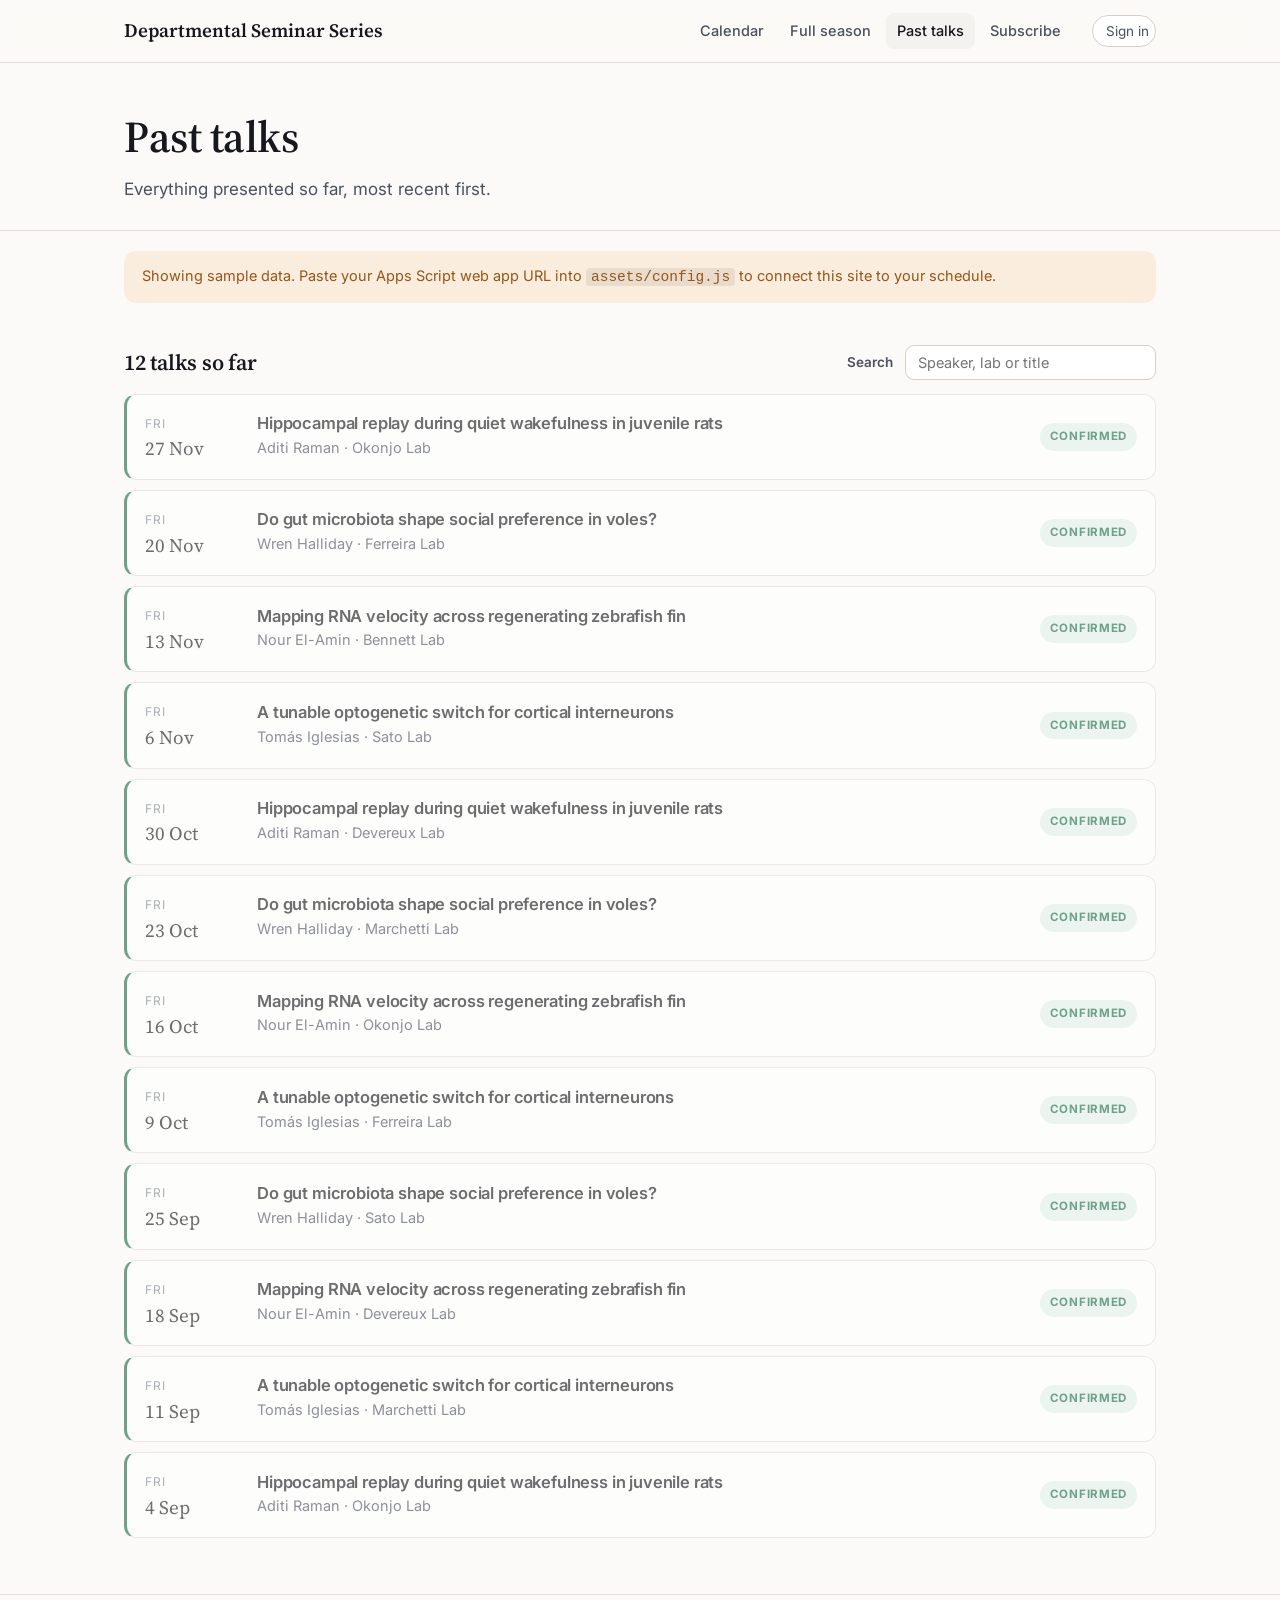
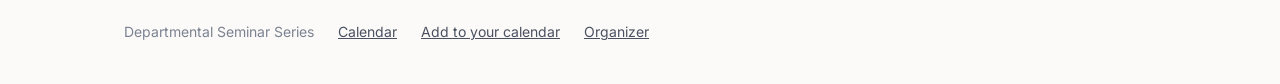
==== archive.html @ 97765054 "Initial Upload" ====
<!doctype html>
<html lang="en">
<head>
<meta charset="utf-8">
<meta name="viewport" content="width=device-width, initial-scale=1">
<title>Past talks</title>
<meta name="description" content="A searchable record of every talk given in the seminar series.">
<link rel="preconnect" href="https://fonts.googleapis.com">
<link rel="preconnect" href="https://fonts.gstatic.com" crossorigin>
<link href="https://fonts.googleapis.com/css2?family=Inter:wght@400;500;600;700&family=Source+Serif+4:opsz,wght@8..60,400;8..60,600&display=swap" rel="stylesheet">
<link rel="stylesheet" href="assets/styles.css">
<script src="assets/config.js"></script>
</head>
<body>

<header class="site-head">
  <div class="wrap head-inner">
    <a class="brand" href="index.html"><strong data-bind="seriesName">Seminar Series</strong></a>
    <nav class="nav">
      <a href="index.html">Calendar</a>
      <a href="schedule.html">Full season</a>
      <a href="archive.html">Past talks</a>
      <a href="subscribe.html">Subscribe</a>
    </nav>
    <div id="session-slot"></div>
    <button class="menu-btn" aria-label="Menu">&#9776;</button>
  </div>
</header>

<section class="hero">
  <div class="wrap">
    <h1>Past talks</h1>
    <p class="tagline">Everything presented so far, most recent first.</p>
  </div>
</section>

<main class="wrap">
  <div id="banner-slot"></div>

  <div class="toolbar">
    <h2 id="count-label">Archive</h2>
    <label class="lbl" for="q" style="margin:0">Search</label>
    <input class="field" id="q" type="search" placeholder="Speaker, lab or title" style="min-width:220px">
  </div>

  <div class="list" id="rows"><div class="skeleton"></div></div>
</main>

<footer class="site-foot">
  <div class="wrap foot-inner">
    <span data-bind="seriesName">Seminar Series</span>
    <a href="index.html">Calendar</a>
    <a href="subscribe.html">Add to your calendar</a>
    <a href="dashboard.html">Organizer</a>
  </div>
</footer>

<script src="assets/app.js"></script>
<script>
(function () {
  var rows = document.getElementById('rows');
  var q = document.getElementById('q');
  q.addEventListener('input', function () { SEM.render(); });

  SEM.onRender(function (state) {
    var t = SEM.todayKey();
    var term = q.value.trim().toLowerCase();
    var list = state.slots.filter(function (s) {
      if (s.date >= t || s.type === 'break') return false;
      if (!s.filled && !s.lab) return false;
      if (term) {
        var hay = [s.lab, s.speaker, s.title, s.note].join(' ').toLowerCase();
        if (hay.indexOf(term) < 0) return false;
      }
      return true;
    }).sort(function (a, b) { return a.date < b.date ? 1 : -1; });

    var given = list.filter(function (s) { return s.filled; }).length;
    document.getElementById('count-label').textContent =
      given + (given === 1 ? ' talk' : ' talks') + (term ? ' matching' : ' so far');

    SEM.renderList(rows, list, {
      group: false,
      emptyTitle: term ? 'Nothing matched' : 'No talks yet',
      emptyBody: term ? 'Try a different search term.' : 'Talks appear here the day after they are given.'
    });
  });
})();
</script>
</body>
</html>
---- assets/styles.css ----
:root {
  --bg: #fbfaf8;
  --surface: #ffffff;
  --surface-2: #f4f2ee;
  --ink: #16181d;
  --ink-2: #4a5160;
  --muted: #7b8291;
  --line: #e4e0d9;
  --line-2: #d5d0c6;
  --accent: #17457a;
  --accent-soft: #e8eef6;
  --ok: #1b6b45;
  --ok-soft: #e3f1ea;
  --warn: #96551a;
  --warn-soft: #fbeddd;
  --open: #4a5160;
  --open-soft: #eeece7;
  --btn-fg: #ffffff;
  --shadow: 0 1px 2px rgba(20, 24, 32, .05), 0 8px 24px -12px rgba(20, 24, 32, .18);
  --radius: 12px;
  --font-sans: "Inter", -apple-system, BlinkMacSystemFont, "Segoe UI", Roboto, Helvetica, Arial, sans-serif;
  --font-serif: "Source Serif 4", Georgia, "Times New Roman", serif;
}

@media (prefers-color-scheme: dark) {
  :root:not([data-theme="light"]) {
    --bg: #0f1216;
    --surface: #161a21;
    --surface-2: #1c212a;
    --ink: #e9ecf1;
    --ink-2: #b3bac7;
    --muted: #858d9c;
    --line: #262c36;
    --line-2: #333b47;
    --accent: #7aa9e0;
    --accent-soft: #1a2634;
    --ok: #6cc79b;
    --ok-soft: #142620;
    --warn: #e0a86a;
    --warn-soft: #2a2015;
    --open: #b3bac7;
    --open-soft: #1f242d;
    --btn-fg: #0f1216;
    --shadow: 0 1px 2px rgba(0, 0, 0, .4), 0 8px 24px -12px rgba(0, 0, 0, .7);
  }
}

:root[data-theme="dark"] {
  --bg: #0f1216;
  --surface: #161a21;
  --surface-2: #1c212a;
  --ink: #e9ecf1;
  --ink-2: #b3bac7;
  --muted: #858d9c;
  --line: #262c36;
  --line-2: #333b47;
  --accent: #7aa9e0;
  --accent-soft: #1a2634;
  --ok: #6cc79b;
  --ok-soft: #142620;
  --warn: #e0a86a;
  --warn-soft: #2a2015;
  --open: #b3bac7;
  --open-soft: #1f242d;
  --btn-fg: #0f1216;
  --shadow: 0 1px 2px rgba(0, 0, 0, .4), 0 8px 24px -12px rgba(0, 0, 0, .7);
}

* { box-sizing: border-box; }

html { -webkit-text-size-adjust: 100%; }

body {
  margin: 0;
  background: var(--bg);
  color: var(--ink);
  font-family: var(--font-sans);
  font-size: 16px;
  line-height: 1.55;
  -webkit-font-smoothing: antialiased;
}

h1, h2, h3 { font-family: var(--font-serif); font-weight: 600; line-height: 1.2; margin: 0; letter-spacing: -.01em; }
a { color: var(--accent); }
button { font: inherit; }

.wrap { max-width: 1080px; margin: 0 auto; padding: 0 24px; }
.narrow { max-width: 760px; }

/* header */

.site-head {
  border-bottom: 1px solid var(--line);
  background: color-mix(in srgb, var(--bg) 88%, transparent);
  position: sticky; top: 0; z-index: 40;
  backdrop-filter: saturate(1.4) blur(10px);
}
.head-inner { display: flex; align-items: center; gap: 20px; height: 62px; }
.brand { display: flex; align-items: baseline; gap: 10px; text-decoration: none; color: var(--ink); margin-right: auto; min-width: 0; }
.brand strong { font-family: var(--font-serif); font-size: 19px; font-weight: 600; white-space: nowrap; overflow: hidden; text-overflow: ellipsis; }
.brand span { color: var(--muted); font-size: 13px; white-space: nowrap; }
.nav { display: flex; gap: 4px; align-items: center; }
.nav a {
  color: var(--ink-2); text-decoration: none; font-size: 14.5px; font-weight: 500;
  padding: 7px 11px; border-radius: 8px;
}
.nav a:hover { background: var(--surface-2); color: var(--ink); }
.nav a[aria-current="page"] { color: var(--ink); background: var(--surface-2); }

.session {
  display: flex; align-items: center; gap: 8px; border: 1px solid var(--line-2);
  background: var(--surface); border-radius: 999px; padding: 5px 6px 5px 13px; font-size: 13.5px;
  color: var(--ink-2); cursor: pointer;
}
.session:hover { border-color: var(--accent); color: var(--ink); }
.session .dot { width: 7px; height: 7px; border-radius: 50%; background: var(--ok); }
.session .x { color: var(--muted); padding: 0 6px; }

.menu-btn { display: none; background: none; border: 1px solid var(--line-2); border-radius: 8px; color: var(--ink); padding: 7px 10px; cursor: pointer; }

/* hero */

.hero { padding: 48px 0 28px; border-bottom: 1px solid var(--line); }
.hero h1 { font-size: clamp(30px, 5vw, 44px); }
.hero .tagline { color: var(--ink-2); margin: 12px 0 0; font-size: 17px; max-width: 60ch; }
.hero .meta { display: flex; flex-wrap: wrap; gap: 8px 20px; margin-top: 18px; color: var(--muted); font-size: 14.5px; }

.next-up {
  display: grid; grid-template-columns: auto 1fr auto; gap: 24px; align-items: center;
  margin-top: 28px; padding: 20px 22px; background: var(--surface); border: 1px solid var(--line);
  border-radius: var(--radius); box-shadow: var(--shadow);
}
.next-up .when { text-align: center; min-width: 74px; }
.next-up .when .d { font-family: var(--font-serif); font-size: 32px; line-height: 1; }
.next-up .when .m { font-size: 12px; letter-spacing: .1em; text-transform: uppercase; color: var(--muted); margin-top: 5px; }
.next-up .what .eyebrow { font-size: 12px; letter-spacing: .1em; text-transform: uppercase; color: var(--accent); font-weight: 600; }
.next-up .what h2 { font-size: 20px; margin: 5px 0 3px; }
.next-up .what p { margin: 0; color: var(--ink-2); font-size: 15px; }

/* toolbar */

.toolbar { display: flex; flex-wrap: wrap; align-items: center; gap: 12px; padding: 22px 0 14px; }
.toolbar h2 { font-size: 22px; margin-right: auto; }
.seg { display: inline-flex; background: var(--surface-2); border-radius: 9px; padding: 3px; gap: 2px; }
.seg button {
  border: 0; background: none; color: var(--ink-2); padding: 6px 13px; border-radius: 7px;
  cursor: pointer; font-size: 14px; font-weight: 500;
}
.seg button[aria-pressed="true"] { background: var(--surface); color: var(--ink); box-shadow: var(--shadow); }

.field {
  background: var(--surface); border: 1px solid var(--line-2); color: var(--ink);
  border-radius: 9px; padding: 8px 12px; font-size: 14.5px; font-family: inherit;
}
.field:focus { outline: 2px solid var(--accent); outline-offset: 1px; }

.btn {
  border: 1px solid transparent; background: var(--accent); color: var(--btn-fg); border-radius: 9px;
  padding: 10px 17px; font-size: 15px; font-weight: 600; cursor: pointer;
}
.btn:hover { filter: brightness(1.08); }
.btn[disabled] { opacity: .55; cursor: default; filter: none; }
.btn.ghost { background: none; color: var(--ink-2); border-color: var(--line-2); }
.btn.ghost:hover { border-color: var(--accent); color: var(--ink); filter: none; }
.btn.danger { background: none; color: var(--warn); border-color: var(--line-2); }

/* month nav */

.months { display: flex; gap: 4px; overflow-x: auto; padding: 2px 0 10px; scrollbar-width: thin; }
.months button {
  flex: 0 0 auto; border: 1px solid var(--line); background: var(--surface); color: var(--ink-2);
  border-radius: 8px; padding: 7px 13px; cursor: pointer; font-size: 14px; white-space: nowrap;
}
.months button[aria-pressed="true"] { background: var(--accent); border-color: var(--accent); color: var(--surface); font-weight: 600; }
.months button .n { display: inline-block; margin-left: 7px; opacity: .65; font-variant-numeric: tabular-nums; }

/* calendar */

.cal { background: var(--surface); border: 1px solid var(--line); border-radius: var(--radius); overflow: hidden; box-shadow: var(--shadow); }
.cal-head { display: grid; grid-template-columns: repeat(7, 1fr); border-bottom: 1px solid var(--line); }
.cal-head div { padding: 11px 12px; font-size: 12px; letter-spacing: .08em; text-transform: uppercase; color: var(--muted); font-weight: 600; }
.cal-grid { display: grid; grid-template-columns: repeat(7, 1fr); }
.cell { border-right: 1px solid var(--line); border-bottom: 1px solid var(--line); min-height: 116px; padding: 9px 10px; position: relative; }
.cell:nth-child(7n) { border-right: 0; }
.cal-grid > .cell:nth-last-child(-n+7) { border-bottom: 0; }
.cell.out { background: var(--surface-2); }
.cell .num { font-size: 13px; color: var(--muted); font-variant-numeric: tabular-nums; }
.cell.out .num { opacity: .4; }
.cell.today .num { background: var(--accent); color: var(--surface); border-radius: 50%; width: 22px; height: 22px; display: inline-flex; align-items: center; justify-content: center; font-weight: 600; }

.slot {
  display: block; width: 100%; text-align: left; margin-top: 7px; border: 1px solid var(--line);
  border-left: 3px solid var(--open); background: var(--open-soft); border-radius: 8px;
  padding: 8px 9px; cursor: pointer; color: inherit;
}
.slot:hover { border-color: var(--accent); border-left-color: var(--accent); transform: translateY(-1px); }
.slot .lab { display: block; font-size: 13px; font-weight: 600; line-height: 1.3; }
.slot .who { display: block; font-size: 12.5px; color: var(--ink-2); margin-top: 2px; line-height: 1.35; }
.slot.past { opacity: .58; }
.slot .tag { font-size: 11px; letter-spacing: .06em; text-transform: uppercase; font-weight: 600; color: var(--open); margin-top: 4px; display: block; }
.slot.filled { border-left-color: var(--ok); background: var(--ok-soft); }
.slot.filled .tag { color: var(--ok); }
.slot.needs { border-left-color: var(--warn); background: var(--warn-soft); }
.slot.needs .tag { color: var(--warn); }
.slot.break { border-left-color: var(--line-2); background: transparent; cursor: default; }
.slot.break:hover { transform: none; border-color: var(--line); }
.slot.mine { box-shadow: 0 0 0 2px var(--accent) inset; }

/* list */

.list { display: flex; flex-direction: column; gap: 10px; }
.row {
  display: grid; grid-template-columns: 92px 1fr auto; gap: 20px; align-items: center;
  background: var(--surface); border: 1px solid var(--line); border-left: 3px solid var(--open);
  border-radius: var(--radius); padding: 15px 18px; cursor: pointer; text-align: left; color: inherit; width: 100%;
}
.row:hover { border-color: var(--accent); border-left-color: var(--accent); }
.row.filled { border-left-color: var(--ok); }
.row.needs { border-left-color: var(--warn); }
.row.past { opacity: .62; }
.row .date { font-variant-numeric: tabular-nums; }
.row .date .dow { font-size: 12px; letter-spacing: .08em; text-transform: uppercase; color: var(--muted); }
.row .date .dm { font-family: var(--font-serif); font-size: 19px; }
.row .body h3 { font-size: 16.5px; font-family: var(--font-sans); font-weight: 600; }
.row .body p { margin: 3px 0 0; color: var(--ink-2); font-size: 14.5px; }
.row .body .untitled { color: var(--muted); font-style: italic; }

.pill { font-size: 11.5px; letter-spacing: .06em; text-transform: uppercase; font-weight: 700; padding: 5px 10px; border-radius: 999px; white-space: nowrap; }
.pill.filled { background: var(--ok-soft); color: var(--ok); }
.pill.needs { background: var(--warn-soft); color: var(--warn); }
.pill.open { background: var(--open-soft); color: var(--open); }
.pill.break { background: transparent; color: var(--muted); border: 1px solid var(--line); }

.month-label { font-family: var(--font-serif); font-size: 15px; color: var(--muted); margin: 20px 0 2px; letter-spacing: .04em; text-transform: uppercase; }
.month-label:first-child { margin-top: 0; }

/* modal */

.veil { position: fixed; inset: 0; background: rgba(12, 14, 18, .5); backdrop-filter: blur(3px); z-index: 90; display: flex; align-items: center; justify-content: center; padding: 20px; }
.veil[hidden] { display: none; }
.modal {
  background: var(--bg); border: 1px solid var(--line); border-radius: 16px; width: min(520px, 100%);
  max-height: min(88vh, 780px); overflow-y: auto; box-shadow: 0 24px 60px -20px rgba(0, 0, 0, .5);
}
.modal-head { padding: 22px 24px 16px; border-bottom: 1px solid var(--line); display: flex; gap: 16px; align-items: flex-start; }
.modal-head .grow { flex: 1; min-width: 0; }
.modal-head .eyebrow { font-size: 12px; letter-spacing: .1em; text-transform: uppercase; color: var(--accent); font-weight: 600; }
.modal-head h2 { font-size: 22px; margin: 6px 0 4px; }
.modal-head p { margin: 0; color: var(--ink-2); font-size: 14.5px; }
.close { border: 0; background: var(--surface-2); color: var(--ink-2); width: 32px; height: 32px; border-radius: 8px; cursor: pointer; font-size: 17px; line-height: 1; flex: 0 0 auto; }
.close:hover { color: var(--ink); }
.modal-body { padding: 20px 24px 24px; }

.lbl { display: block; font-size: 13.5px; font-weight: 600; color: var(--ink-2); margin: 0 0 6px; }
.hint { font-size: 13px; color: var(--muted); margin: 5px 0 0; }
.inp { width: 100%; background: var(--surface); border: 1px solid var(--line-2); color: var(--ink); border-radius: 9px; padding: 10px 12px; font: inherit; font-size: 15px; }
.inp:focus { outline: 2px solid var(--accent); outline-offset: 1px; border-color: var(--accent); }
.f { margin-bottom: 15px; }
.hp { position: absolute; left: -9999px; width: 1px; height: 1px; opacity: 0; }

.note { border-radius: 9px; padding: 11px 14px; font-size: 14px; margin-bottom: 16px; }
.note.err { background: var(--warn-soft); color: var(--warn); }
.note.info { background: var(--accent-soft); color: var(--accent); }
.note.good { background: var(--ok-soft); color: var(--ok); }

.actions { display: flex; gap: 10px; align-items: center; margin-top: 20px; flex-wrap: wrap; }
.actions .spacer { margin-left: auto; }

.talk-detail { background: var(--surface-2); border-radius: 10px; padding: 16px 18px; margin-bottom: 18px; }
.talk-detail .t { font-family: var(--font-serif); font-size: 18px; line-height: 1.35; }
.talk-detail .s { color: var(--ink-2); font-size: 14.5px; margin-top: 7px; }

/* dashboard */

.stats { display: grid; grid-template-columns: repeat(auto-fit, minmax(150px, 1fr)); gap: 12px; margin: 20px 0 26px; }
.stat { background: var(--surface); border: 1px solid var(--line); border-radius: var(--radius); padding: 16px 18px; }
.stat .v { font-family: var(--font-serif); font-size: 30px; line-height: 1; }
.stat .k { font-size: 12.5px; letter-spacing: .06em; text-transform: uppercase; color: var(--muted); margin-top: 7px; }
.stat.warn .v { color: var(--warn); }
.stat.ok .v { color: var(--ok); }

.tbl-wrap { overflow-x: auto; background: var(--surface); border: 1px solid var(--line); border-radius: var(--radius); }
table.data { width: 100%; border-collapse: collapse; font-size: 14.5px; min-width: 720px; }
table.data th { text-align: left; padding: 12px 16px; font-size: 12px; letter-spacing: .07em; text-transform: uppercase; color: var(--muted); border-bottom: 1px solid var(--line); white-space: nowrap; }
table.data td { padding: 12px 16px; border-bottom: 1px solid var(--line); vertical-align: top; }
table.data tr:last-child td { border-bottom: 0; }
table.data td.nowrap { white-space: nowrap; }
.muted { color: var(--muted); }

.copybox { display: flex; gap: 8px; align-items: stretch; margin-top: 12px; }
.copybox input { flex: 1; font-family: ui-monospace, SFMono-Regular, Menlo, monospace; font-size: 13px; }

/* misc */

.empty { text-align: center; padding: 56px 24px; color: var(--muted); }
.empty h3 { font-size: 19px; color: var(--ink); margin-bottom: 8px; }
.skeleton { height: 260px; border-radius: var(--radius); background: linear-gradient(90deg, var(--surface) 25%, var(--surface-2) 50%, var(--surface) 75%); background-size: 400% 100%; animation: sh 1.4s infinite; border: 1px solid var(--line); }
@keyframes sh { 0% { background-position: 100% 0; } 100% { background-position: 0 0; } }

.legend { display: flex; flex-wrap: wrap; gap: 6px 20px; color: var(--muted); font-size: 13.5px; padding: 14px 0 0; }
.legend span { display: inline-flex; align-items: center; gap: 7px; }
.legend i { width: 10px; height: 10px; border-radius: 3px; display: inline-block; }

.prose { padding: 36px 0 60px; }
.prose h2 { font-size: 24px; margin: 34px 0 12px; }
.prose h3 { font-size: 17px; font-family: var(--font-sans); margin: 24px 0 8px; }
.prose p, .prose li { color: var(--ink-2); }
.prose ol, .prose ul { padding-left: 22px; }
.prose li { margin-bottom: 7px; }
.prose code { background: var(--surface-2); padding: 2px 6px; border-radius: 5px; font-size: 13.5px; }

.site-foot { border-top: 1px solid var(--line); margin-top: 56px; padding: 26px 0 42px; color: var(--muted); font-size: 14px; }
.site-foot .foot-inner { display: flex; flex-wrap: wrap; gap: 10px 24px; align-items: center; }
.site-foot a { color: var(--ink-2); }

.banner { background: var(--warn-soft); color: var(--warn); border-radius: var(--radius); padding: 14px 18px; margin: 20px 0; font-size: 14.5px; }
.banner code { background: rgba(0, 0, 0, .07); padding: 1px 5px; border-radius: 4px; }

@media (max-width: 860px) {
  .nav { display: none; }
  .nav.open { display: flex; position: absolute; top: 62px; left: 0; right: 0; flex-direction: column; align-items: stretch; background: var(--bg); border-bottom: 1px solid var(--line); padding: 10px 24px 16px; gap: 2px; }
  .menu-btn { display: block; }
  .cal { min-width: 720px; }
  #view-host { overflow-x: auto; }
  .next-up { grid-template-columns: auto 1fr; }
  .next-up .when { min-width: 62px; }
}

@media (max-width: 560px) {
  .wrap { padding: 0 16px; }
  .row { grid-template-columns: 1fr; gap: 10px; }
  .row .date { display: flex; gap: 8px; align-items: baseline; }
  .hero { padding: 32px 0 22px; }
  .toolbar h2 { width: 100%; }
}

@media print {
  .site-head, .toolbar, .site-foot, .months, .legend { display: none; }
  body { background: #fff; }
  .row, .cal { break-inside: avoid; box-shadow: none; }
}
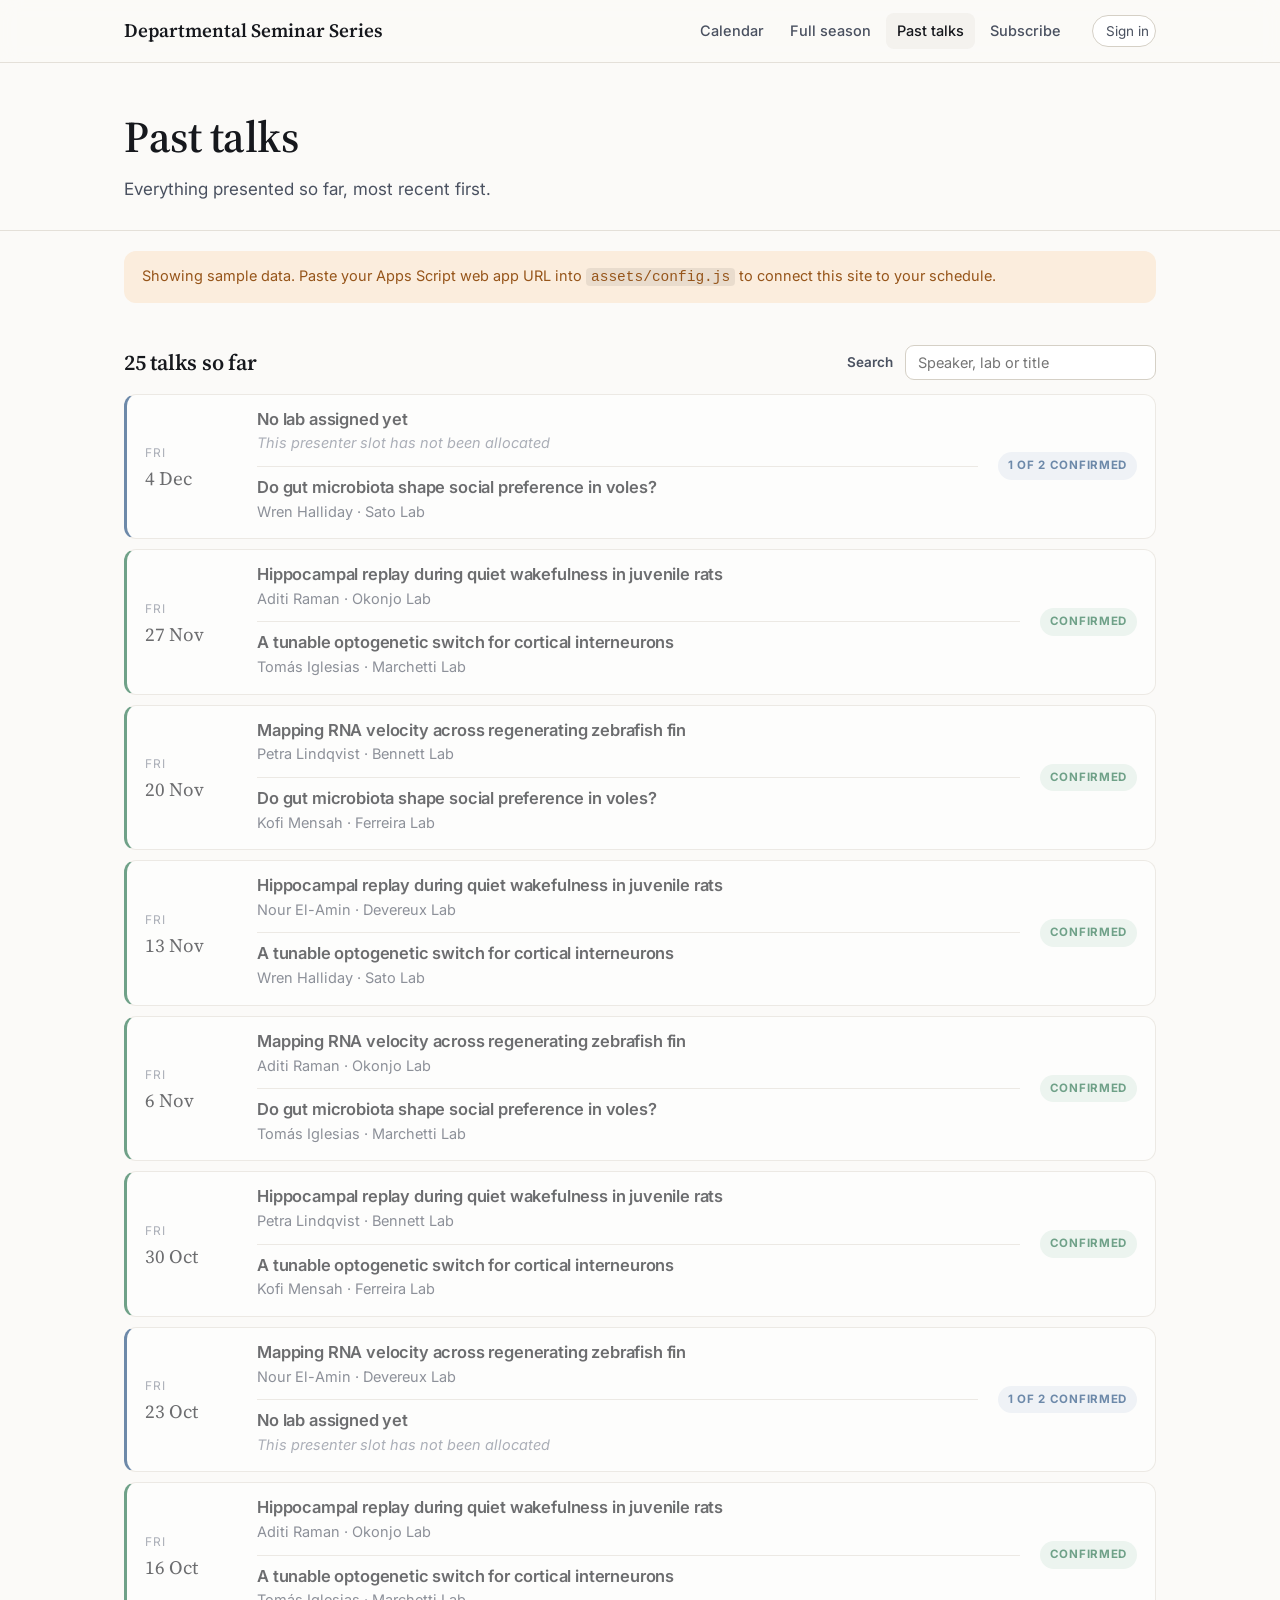
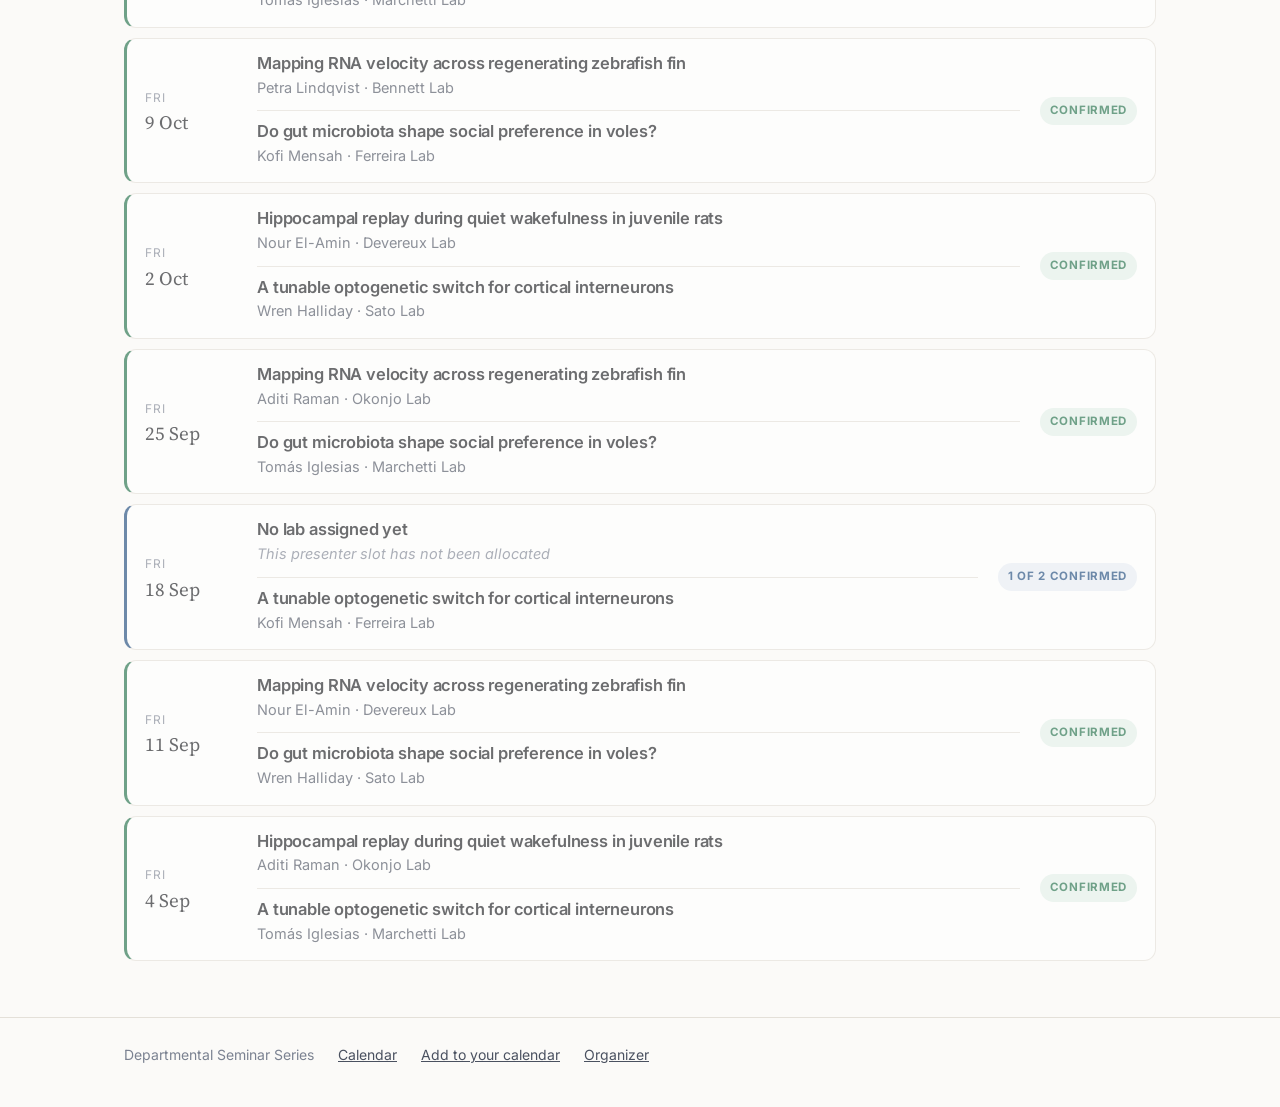
==== commit 4f4b177b: "Upload updated materials Added functionality for 2 presenters per week" ====
--- a/archive.html
+++ b/archive.html
@@ -67,15 +67,16 @@
     var term = q.value.trim().toLowerCase();
     var list = state.slots.filter(function (s) {
       if (s.date >= t || s.type === 'break') return false;
-      if (!s.filled && !s.lab) return false;
+      if (!SEM.filledTalks(s).length && !SEM.assignedTalks(s).length) return false;
       if (term) {
-        var hay = [s.lab, s.speaker, s.title, s.note].join(' ').toLowerCase();
-        if (hay.indexOf(term) < 0) return false;
+        var hay = [s.note];
+        SEM.talksOf(s).forEach(function (x) { hay.push(x.lab, x.speaker, x.title); });
+        if (hay.join(' ').toLowerCase().indexOf(term) < 0) return false;
       }
       return true;
     }).sort(function (a, b) { return a.date < b.date ? 1 : -1; });
 
-    var given = list.filter(function (s) { return s.filled; }).length;
+    var given = list.reduce(function (n, s) { return n + SEM.filledTalks(s).length; }, 0);
     document.getElementById('count-label').textContent =
       given + (given === 1 ? ' talk' : ' talks') + (term ? ' matching' : ' so far');
 
--- a/assets/styles.css
+++ b/assets/styles.css
@@ -136,6 +136,9 @@
 .next-up .what .eyebrow { font-size: 12px; letter-spacing: .1em; text-transform: uppercase; color: var(--accent); font-weight: 600; }
 .next-up .what h2 { font-size: 20px; margin: 5px 0 3px; }
 .next-up .what p { margin: 0; color: var(--ink-2); font-size: 15px; }
+.next-up .what .talk { margin-top: 5px; }
+.next-up .what .talk + .talk { margin-top: 12px; padding-top: 12px; border-top: 1px solid var(--line); }
+.next-up .what .talk h2 { font-size: 17px; margin: 0 0 2px; }
 
 /* toolbar */
 
@@ -194,12 +197,16 @@
   padding: 8px 9px; cursor: pointer; color: inherit;
 }
 .slot:hover { border-color: var(--accent); border-left-color: var(--accent); transform: translateY(-1px); }
+.slot .talk { display: block; }
+.slot .talk + .talk { margin-top: 6px; padding-top: 6px; border-top: 1px dashed var(--line-2); }
 .slot .lab { display: block; font-size: 13px; font-weight: 600; line-height: 1.3; }
 .slot .who { display: block; font-size: 12.5px; color: var(--ink-2); margin-top: 2px; line-height: 1.35; }
 .slot.past { opacity: .58; }
-.slot .tag { font-size: 11px; letter-spacing: .06em; text-transform: uppercase; font-weight: 600; color: var(--open); margin-top: 4px; display: block; }
+.slot .tag { font-size: 11px; letter-spacing: .06em; text-transform: uppercase; font-weight: 600; color: var(--open); margin-top: 6px; display: block; }
 .slot.filled { border-left-color: var(--ok); background: var(--ok-soft); }
 .slot.filled .tag { color: var(--ok); }
+.slot.partial { border-left-color: var(--accent); background: var(--accent-soft); }
+.slot.partial .tag { color: var(--accent); }
 .slot.needs { border-left-color: var(--warn); background: var(--warn-soft); }
 .slot.needs .tag { color: var(--warn); }
 .slot.break { border-left-color: var(--line-2); background: transparent; cursor: default; }
@@ -216,6 +223,7 @@
 }
 .row:hover { border-color: var(--accent); border-left-color: var(--accent); }
 .row.filled { border-left-color: var(--ok); }
+.row.partial { border-left-color: var(--accent); }
 .row.needs { border-left-color: var(--warn); }
 .row.past { opacity: .62; }
 .row .date { font-variant-numeric: tabular-nums; }
@@ -224,9 +232,11 @@
 .row .body h3 { font-size: 16.5px; font-family: var(--font-sans); font-weight: 600; }
 .row .body p { margin: 3px 0 0; color: var(--ink-2); font-size: 14.5px; }
 .row .body .untitled { color: var(--muted); font-style: italic; }
+.row .body .talk + .talk { margin-top: 11px; padding-top: 11px; border-top: 1px solid var(--line); }
 
 .pill { font-size: 11.5px; letter-spacing: .06em; text-transform: uppercase; font-weight: 700; padding: 5px 10px; border-radius: 999px; white-space: nowrap; }
 .pill.filled { background: var(--ok-soft); color: var(--ok); }
+.pill.partial { background: var(--accent-soft); color: var(--accent); }
 .pill.needs { background: var(--warn-soft); color: var(--warn); }
 .pill.open { background: var(--open-soft); color: var(--open); }
 .pill.break { background: transparent; color: var(--muted); border: 1px solid var(--line); }
@@ -270,6 +280,11 @@
 .talk-detail .t { font-family: var(--font-serif); font-size: 18px; line-height: 1.35; }
 .talk-detail .s { color: var(--ink-2); font-size: 14.5px; margin-top: 7px; }
 
+.talk-panel { border-top: 1px solid var(--line); margin-top: 20px; padding-top: 18px; }
+.talk-panel:first-child { border-top: 0; margin-top: 0; padding-top: 0; }
+.talk-panel > .eyebrow { font-size: 12px; letter-spacing: .1em; text-transform: uppercase; color: var(--muted); font-weight: 600; margin-bottom: 10px; }
+.talk-panel .actions { margin-top: 14px; }
+
 /* dashboard */
 
 .stats { display: grid; grid-template-columns: repeat(auto-fit, minmax(150px, 1fr)); gap: 12px; margin: 20px 0 26px; }
